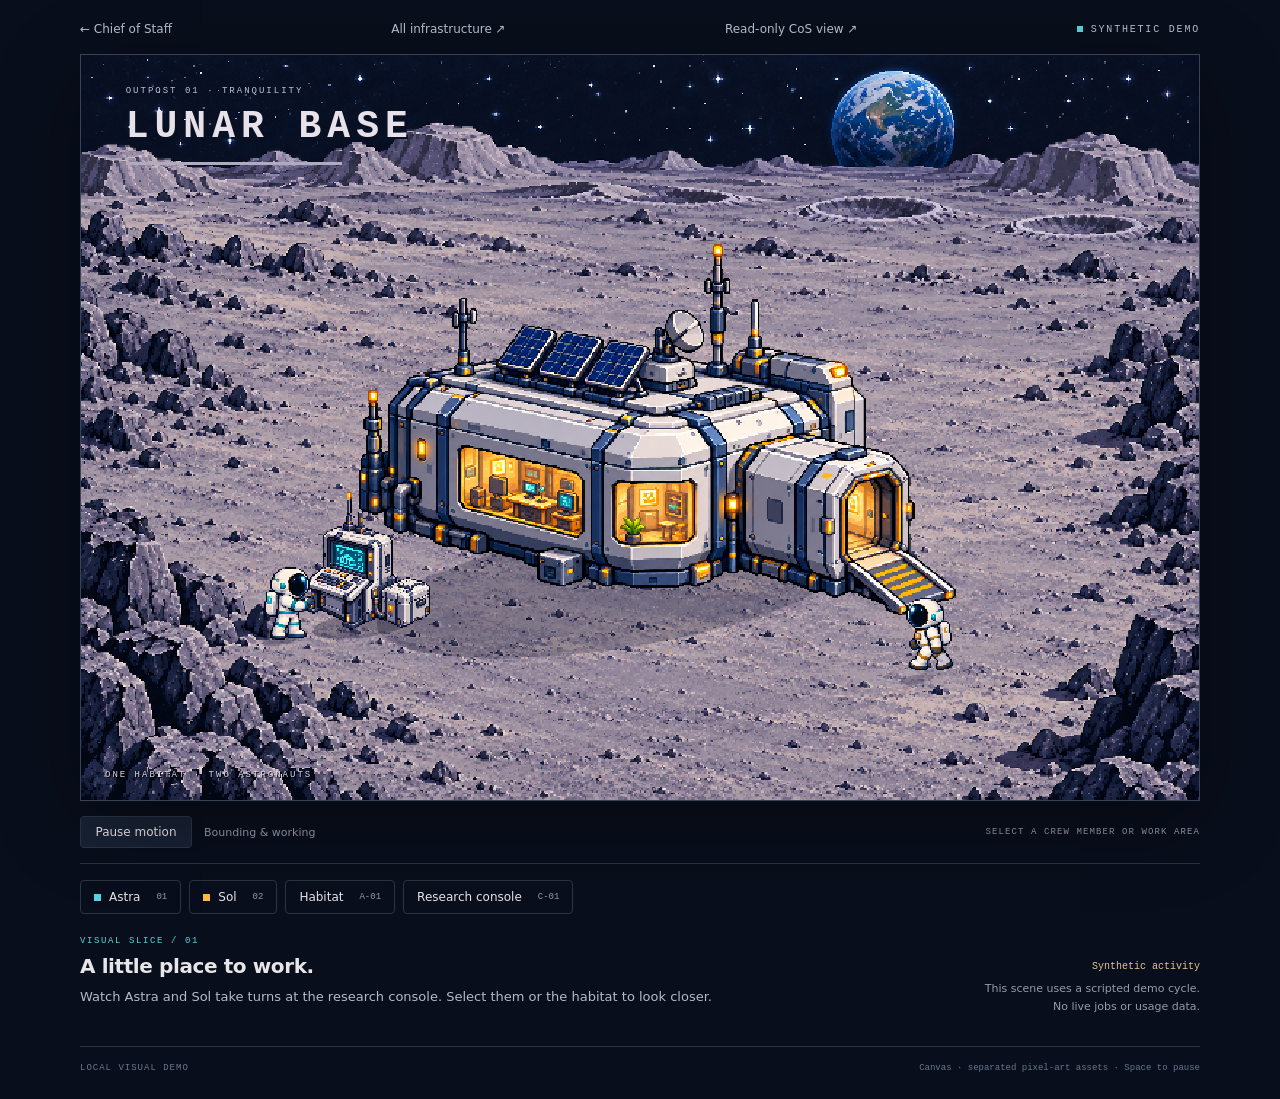
==== static/lunar-base/index.html @ 18582fb2 "Add command-center workflow and Lunar Base views" ====
<!doctype html>
<html lang="en">
<head>
  <meta charset="utf-8">
  <meta name="viewport" content="width=device-width,initial-scale=1">
  <title>Lunar Base · Visual demo</title>
  <link rel="stylesheet" href="./lunar.css">
  <script src="./simulation.js" defer></script>
  <script src="./scene.js" defer></script>
</head>
<body>
  <main class="base">
    <header class="masthead">
      <a class="back" href="/">← Chief of Staff</a>
      <a class="back" href="?mode=placement">All infrastructure ↗</a>
      <a class="back" href="?mode=live">Read-only CoS view ↗</a><span class="demo-label"><span></span> SYNTHETIC DEMO</span>
    </header>
    <section class="viewport" aria-label="Lunar Base scene">
      <canvas id="world" width="768" height="512" tabindex="0" aria-label="Animated lunar base with two astronauts, a habitat and an outdoor console. Select an astronaut or building by clicking, or use the buttons below. Space pauses movement.">
        A lunar habitat with warm windows, a cyan console and two miniature astronauts.
      </canvas>
      <div class="scene-title"><p>OUTPOST 01 · TRANQUILITY</p><h1>LUNAR BASE</h1><div class="title-rule"></div></div>
      <div id="loading" role="status">Preparing the outpost…</div>
      <div class="scene-caption">ONE HABITAT · TWO ASTRONAUTS</div>
    </section>
    <div class="controls">
      <div class="motion"><button id="pause" type="button" aria-pressed="false">Pause motion</button><span id="motion-state" role="status">Bounding & working</span></div>
      <span class="control-hint">SELECT A CREW MEMBER OR WORK AREA</span>
    </div>
    <nav class="entities" aria-label="Scene selections">
      <button data-entity="teal" aria-pressed="false"><i class="teal"></i> Astra <small>01</small></button>
      <button data-entity="amber" aria-pressed="false"><i class="amber"></i> Sol <small>02</small></button>
      <button data-entity="habitat" aria-pressed="false">Habitat <small>A-01</small></button>
      <button data-entity="console" aria-pressed="false">Research console <small>C-01</small></button>
    </nav>
    <section class="details" aria-labelledby="detail-title">
      <div><p class="eyebrow" id="detail-kicker">VISUAL SLICE / 01</p><h2 id="detail-title">A little place to work.</h2><p id="detail-body">Watch Astra and Sol take turns at the research console. Select them or the habitat to look closer.</p></div>
      <div class="detail-note"><span id="detail-status">Synthetic activity</span><p>This scene uses a scripted demo cycle.<br>No live jobs or usage data.</p></div>
    </section>
    <footer>LOCAL VISUAL DEMO <span>Canvas · separated pixel-art assets · Space to pause</span></footer>
  </main>
</body>
</html>
---- static/lunar-base/lunar.css ----
:root{color-scheme:dark;--ink:#e8e5e8;--muted:#949bab;--edge:#2c3444;--teal:#57d4df;--amber:#ffb948}
*{box-sizing:border-box}
body{margin:0;background:#080e1b;color:var(--ink);font-family:system-ui,-apple-system,BlinkMacSystemFont,"Segoe UI",sans-serif}
.base{max-width:1180px;margin:auto;padding:22px 30px 26px}
.masthead{display:flex;justify-content:space-between;align-items:center;margin-bottom:18px;font-size:12px}
.back{color:#bbc2d1;text-decoration:none}.back:hover{color:white}
.demo-label{display:flex;align-items:center;gap:8px;letter-spacing:1.8px;font:10px ui-monospace,SFMono-Regular,monospace;color:#bac2d0}
.demo-label span{width:6px;height:6px;background:var(--teal)}
.viewport{position:relative;overflow:hidden;border:1px solid #384358;box-shadow:0 20px 80px #0005;background:#111d31}
canvas{display:block;width:100%;height:auto;aspect-ratio:3/2;image-rendering:pixelated;cursor:pointer;touch-action:manipulation}
canvas:focus-visible{outline:2px solid var(--teal);outline-offset:-3px}
.scene-title{position:absolute;top:4.2%;left:4%;pointer-events:none;text-shadow:2px 2px #091020}
.scene-title p{margin:0 0 9px;font:9px ui-monospace,SFMono-Regular,monospace;letter-spacing:2px;color:#b9c3d8}
h1{font:700 clamp(18px,3.5vw,38px) ui-monospace,SFMono-Regular,monospace;letter-spacing:6px;margin:0;color:#e7e1ea}
.title-rule{height:3px;background:#b1acbd;width:75%;margin-top:14px}
.scene-caption{position:absolute;bottom:20px;left:24px;font:9px ui-monospace,SFMono-Regular,monospace;letter-spacing:2px;color:#ddd5e9;text-shadow:1px 1px #000;pointer-events:none}
#loading{position:absolute;inset:0;background:#0b152bd9;display:grid;place-items:center;font-size:13px;z-index:2}
#loading[hidden]{display:none}
.controls{display:flex;justify-content:space-between;align-items:center;gap:12px;padding:15px 0;border-bottom:1px solid var(--edge)}
button{font:inherit;color:inherit;cursor:pointer;background:none;border:1px solid var(--edge);border-radius:4px;padding:8px 12px}
button:hover{background:#192337;border-color:#69758b}button:focus-visible,a:focus-visible{outline:2px solid var(--teal);outline-offset:4px}
.motion{display:flex;align-items:center;gap:12px;font-size:12px}.motion button{background:#182234;min-width:112px}
#motion-state{color:var(--muted);font-size:11px}.control-hint{font:9px ui-monospace,SFMono-Regular,monospace;letter-spacing:1.1px;color:var(--muted)}
.entities{display:flex;gap:8px;flex-wrap:wrap;padding:16px 0}
.entities button{display:flex;align-items:center;gap:8px;font-size:12px;padding:9px 13px}
.entities small{font:9px ui-monospace,SFMono-Regular,monospace;color:var(--muted);margin-left:8px}
.entities button[aria-pressed=true]{border-color:#68c4cf;background:#16303b}
i{width:7px;height:7px;display:inline-block}.teal{background:var(--teal)}.amber{background:var(--amber)}
.details{display:flex;justify-content:space-between;gap:32px;padding:6px 0 22px;min-height:116px}
.eyebrow{font:9px ui-monospace,SFMono-Regular,monospace;letter-spacing:1.6px;color:var(--teal);margin:0 0 8px}
h2{margin:0 0 8px;font-size:20px;font-weight:550;letter-spacing:-.4px}
#detail-body{color:#b3bbca;font-size:13px;margin:0;line-height:1.65;max-width:670px}
.detail-note{text-align:right;min-width:194px;padding-top:18px}
.detail-note>span{color:#e4c690;font:10px ui-monospace,SFMono-Regular,monospace}
.detail-note p{font-size:11px;line-height:1.65;color:var(--muted);margin:7px 0 0}
footer{border-top:1px solid var(--edge);padding-top:16px;display:flex;justify-content:space-between;color:#68778e;font:9px ui-monospace,SFMono-Regular,monospace;letter-spacing:1px}
footer span{letter-spacing:0}
@media(min-width:1600px){.base{max-width:1320px}}
@media(max-width:650px){.base{padding:15px 12px}.masthead{margin-bottom:14px}.scene-title p{font-size:6px;letter-spacing:1px;margin-bottom:5px}h1{letter-spacing:3px}.title-rule{height:2px;margin-top:7px}.scene-caption{font-size:6px;left:12px;bottom:10px;letter-spacing:1px}.control-hint{display:none}.details{display:block;min-height:180px}.detail-note{text-align:left;padding-top:12px}.detail-note p br{display:none}.entities{gap:6px}.entities button{font-size:11px;padding:9px 10px}.entities small{margin-left:0}footer span{display:none}h2{font-size:18px}}

/* Live view additions are scoped; the approved synthetic demo retains its layout. */
body[data-lunar-mode=live] .demo-label b{font-weight:400}
body[data-lunar-mode=live] .live-connection{display:flex;align-items:center;gap:14px;margin:0 0 15px;font-size:11px;color:#aebacc;flex-wrap:wrap}
body[data-lunar-mode=live] .live-connection>span{flex:1;min-width:200px}
body[data-lunar-mode=live] .live-connection a{color:#77c8d1;text-decoration:none}
body[data-lunar-mode=live] .live-connection button{font-size:10px;padding:7px 10px}
body[data-lunar-mode=live] .live-empty{position:absolute;inset:24% 12%;display:grid;place-items:center;text-align:center;background:#0a1627e8;border:1px solid #4c657a;color:#d5dee6;padding:24px;font-size:14px;line-height:1.8}
body[data-lunar-mode=live] .live-empty[hidden]{display:none}
body[data-lunar-mode=live] #world{touch-action:none;cursor:grab}
body[data-lunar-mode=live] #world:active{cursor:grabbing}
body[data-lunar-mode=live] .live-camera{display:flex;gap:5px;font-size:11px}
body[data-lunar-mode=live] .live-crew-heading{display:flex;justify-content:space-between;align-items:center;border-top:1px solid var(--edge);padding:14px 0 0;color:#a9b6c8;font-size:11px;gap:12px}
body[data-lunar-mode=live] .live-crew-heading>div{display:flex;gap:9px;align-items:center;font:9px ui-monospace,monospace}
body[data-lunar-mode=live] .live-crew-heading button{padding:4px 9px}
body[data-lunar-mode=live] button:disabled{opacity:.35;cursor:default}
body[data-lunar-mode=live] #live-workers button{max-width:100%;text-align:left;align-items:flex-start}
body[data-lunar-mode=live] #live-workers button span{max-width:260px;white-space:normal;overflow-wrap:anywhere}
body[data-lunar-mode=live] .live-no-workers{font-size:12px;line-height:1.7;color:var(--muted);margin:0}
body[data-lunar-mode=live] .live-details{padding-top:12px}
body[data-lunar-mode=live] .live-details>div:first-child{flex:1;min-width:0}
body[data-lunar-mode=live] .live-details .detail-note{max-width:245px;text-align:left}
body[data-lunar-mode=live] #detail-body{white-space:pre-line;overflow-wrap:anywhere;max-height:300px;overflow:auto}
body[data-lunar-mode=live] #live-source{white-space:pre-line;overflow-wrap:anywhere}
body[data-lunar-mode=live] #live-detail-fields{margin-top:17px}
body[data-lunar-mode=live] .live-field{display:grid;grid-template-columns:160px 1fr;gap:18px;border-top:1px solid #273044;padding:9px 0;font-size:12px;line-height:1.6}
body[data-lunar-mode=live] .live-field strong{font-size:11px;color:#8295ad;font-weight:500}
body[data-lunar-mode=live] .live-field span{white-space:pre-line;overflow-wrap:anywhere;max-height:250px;overflow:auto;color:#bac7d6}
body[data-lunar-mode=live] .live-output{display:block;color:#73cad7;font-size:12px;margin-top:12px;text-decoration:none;overflow-wrap:anywhere}
body[data-lunar-mode=live] .live-legend{display:flex;flex-wrap:wrap;gap:8px 18px;padding:8px 0 22px;font:9px ui-monospace,monospace;color:#b2bfd0}
body[data-lunar-mode=live] .live-legend span:before{content:"";display:inline-block;width:5px;height:5px;margin-right:7px;background:#62dce4}
body[data-lunar-mode=live] .live-legend span:nth-child(2):before{background:#bac4d4}
body[data-lunar-mode=live] .live-legend span:nth-child(3):before{background:#ffb34d}
body[data-lunar-mode=live] .live-legend span:nth-child(4):before{background:#e3b8f5}
body[data-lunar-mode=live] .live-legend span:nth-child(5):before{background:#a7dfb4}
body[data-lunar-mode=live] .live-legend span:nth-child(6):before{background:#e9c895}
@media(max-width:650px){
 body[data-lunar-mode=live] .live-connection{gap:8px}
 body[data-lunar-mode=live] .live-connection>span{flex-basis:100%}
 body[data-lunar-mode=live] .live-empty{inset:22% 8%;padding:14px;font-size:11px;line-height:1.5}
 body[data-lunar-mode=live] .live-field{grid-template-columns:100px 1fr;gap:12px;font-size:11px}
 body[data-lunar-mode=live] .live-details .detail-note{max-width:none}
 body[data-lunar-mode=live] .live-crew-heading{display:block}
 body[data-lunar-mode=live] .live-crew-heading>div{margin-top:10px}
 body[data-lunar-mode=live] .motion{gap:8px}
 body[data-lunar-mode=live] .motion button{font-size:10px;min-width:0}
 body[data-lunar-mode=live] #motion-state{max-width:90px;font-size:9px}
 body[data-lunar-mode=live] .live-camera button{font-size:10px;padding:7px}
}

.masthead{flex-wrap:wrap;gap:8px 12px}
body[data-lunar-mode=placement] .details{min-height:135px}
body[data-lunar-mode=placement] .detail-note{max-width:250px}
body[data-lunar-mode=placement] #world{touch-action:manipulation}
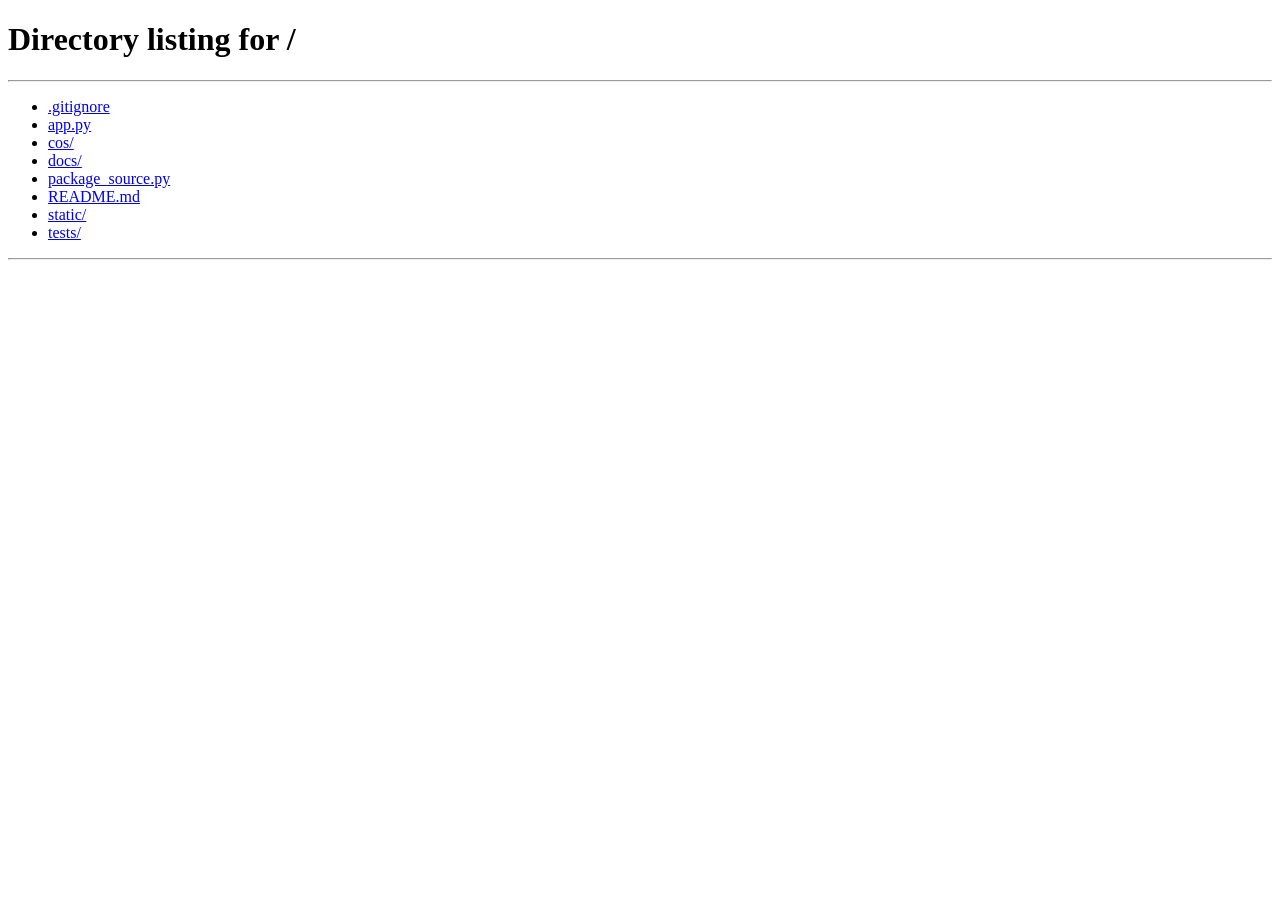
==== commit 54daea2d: "Make Lunar Base the live CLI agent workspace Add direct batch starts, live replies and continuation," ====
--- a/static/lunar-base/index.html
+++ b/static/lunar-base/index.html
@@ -1,43 +1 @@
-<!doctype html>
-<html lang="en">
-<head>
-  <meta charset="utf-8">
-  <meta name="viewport" content="width=device-width,initial-scale=1">
-  <title>Lunar Base · Visual demo</title>
-  <link rel="stylesheet" href="./lunar.css">
-  <script src="./simulation.js" defer></script>
-  <script src="./scene.js" defer></script>
-</head>
-<body>
-  <main class="base">
-    <header class="masthead">
-      <a class="back" href="/">← Chief of Staff</a>
-      <a class="back" href="?mode=placement">All infrastructure ↗</a>
-      <a class="back" href="?mode=live">Read-only CoS view ↗</a><span class="demo-label"><span></span> SYNTHETIC DEMO</span>
-    </header>
-    <section class="viewport" aria-label="Lunar Base scene">
-      <canvas id="world" width="768" height="512" tabindex="0" aria-label="Animated lunar base with two astronauts, a habitat and an outdoor console. Select an astronaut or building by clicking, or use the buttons below. Space pauses movement.">
-        A lunar habitat with warm windows, a cyan console and two miniature astronauts.
-      </canvas>
-      <div class="scene-title"><p>OUTPOST 01 · TRANQUILITY</p><h1>LUNAR BASE</h1><div class="title-rule"></div></div>
-      <div id="loading" role="status">Preparing the outpost…</div>
-      <div class="scene-caption">ONE HABITAT · TWO ASTRONAUTS</div>
-    </section>
-    <div class="controls">
-      <div class="motion"><button id="pause" type="button" aria-pressed="false">Pause motion</button><span id="motion-state" role="status">Bounding & working</span></div>
-      <span class="control-hint">SELECT A CREW MEMBER OR WORK AREA</span>
-    </div>
-    <nav class="entities" aria-label="Scene selections">
-      <button data-entity="teal" aria-pressed="false"><i class="teal"></i> Astra <small>01</small></button>
-      <button data-entity="amber" aria-pressed="false"><i class="amber"></i> Sol <small>02</small></button>
-      <button data-entity="habitat" aria-pressed="false">Habitat <small>A-01</small></button>
-      <button data-entity="console" aria-pressed="false">Research console <small>C-01</small></button>
-    </nav>
-    <section class="details" aria-labelledby="detail-title">
-      <div><p class="eyebrow" id="detail-kicker">VISUAL SLICE / 01</p><h2 id="detail-title">A little place to work.</h2><p id="detail-body">Watch Astra and Sol take turns at the research console. Select them or the habitat to look closer.</p></div>
-      <div class="detail-note"><span id="detail-status">Synthetic activity</span><p>This scene uses a scripted demo cycle.<br>No live jobs or usage data.</p></div>
-    </section>
-    <footer>LOCAL VISUAL DEMO <span>Canvas · separated pixel-art assets · Space to pause</span></footer>
-  </main>
-</body>
-</html>
+<!doctype html><html lang="en"><head><meta charset="utf-8"><meta name="viewport" content="width=device-width,initial-scale=1"><title>Lunar Base · Agents</title><meta http-equiv="refresh" content="0;url=/"></head><body><a href="/">Open the live agent workspace</a></body></html>
